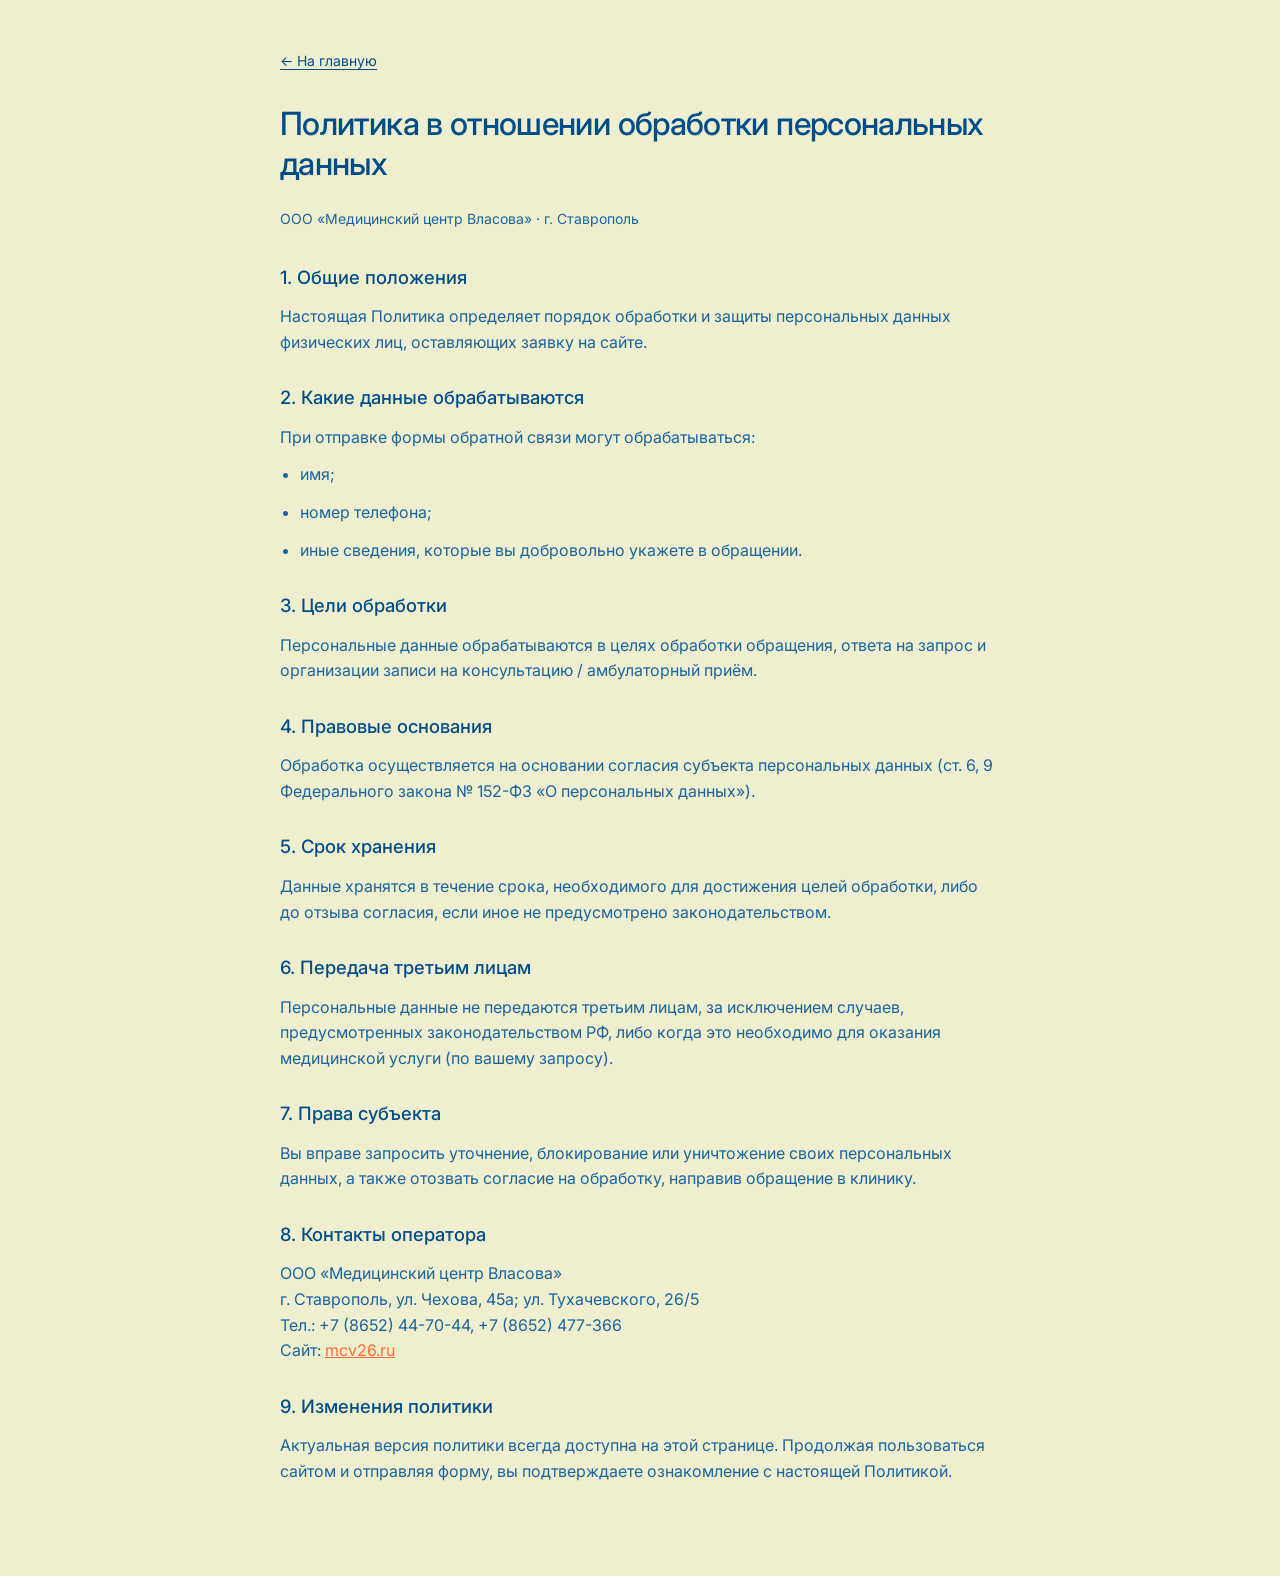
==== politika-obrabotki/index.html @ 2978a4e8 "Add personal data policy page for CTA form consent link" ====
<!DOCTYPE html>
<html lang="ru">
<head>
  <meta charset="UTF-8" />
  <meta name="viewport" content="width=device-width, initial-scale=1.0" />
  <title>Политика в отношении обработки персональных данных — Медицинский центр Власова</title>
  <meta name="description" content="Политика в отношении обработки персональных данных ООО «Медицинский центр Власова»" />
  <link rel="preconnect" href="https://fonts.googleapis.com" />
  <link rel="preconnect" href="https://fonts.gstatic.com" crossorigin />
  <link href="https://fonts.googleapis.com/css2?family=Inter:wght@400;500;600&display=swap" rel="stylesheet" />
  <style>
    :root {
      --color-bone: #EFEFD0;
      --color-ink: #004E89;
      --color-ink-soft: #1A659E;
      --color-ember: #FF6B35;
      --font: 'Inter', ui-sans-serif, system-ui, sans-serif;
    }
    * { box-sizing: border-box; margin: 0; padding: 0; }
    body {
      font-family: var(--font);
      font-size: 16px;
      line-height: 1.6;
      color: var(--color-ink);
      background: var(--color-bone);
      padding: 48px 24px 80px;
    }
    .wrap { max-width: 720px; margin: 0 auto; }
    h1 {
      font-size: clamp(1.5rem, 4vw, 2rem);
      font-weight: 500;
      letter-spacing: -0.02em;
      margin-bottom: 24px;
      line-height: 1.25;
    }
    h2 {
      font-size: 1.15rem;
      font-weight: 500;
      margin: 28px 0 12px;
    }
    p, li { margin-bottom: 12px; color: var(--color-ink-soft); }
    ul { padding-left: 1.25em; margin-bottom: 16px; }
    a { color: var(--color-ember); }
    .back {
      display: inline-block;
      margin-bottom: 32px;
      font-size: 14px;
      color: var(--color-ink);
      text-decoration: underline;
      text-underline-offset: 3px;
    }
    .meta { font-size: 14px; color: var(--color-ink-soft); margin-bottom: 32px; }
  </style>
</head>
<body>
  <div class="wrap">
    <a class="back" href="../">← На главную</a>
    <h1>Политика в отношении обработки персональных данных</h1>
    <p class="meta">ООО «Медицинский центр Власова» · г. Ставрополь</p>

    <h2>1. Общие положения</h2>
    <p>Настоящая Политика определяет порядок обработки и защиты персональных данных физических лиц, оставляющих заявку на сайте.</p>

    <h2>2. Какие данные обрабатываются</h2>
    <p>При отправке формы обратной связи могут обрабатываться:</p>
    <ul>
      <li>имя;</li>
      <li>номер телефона;</li>
      <li>иные сведения, которые вы добровольно укажете в обращении.</li>
    </ul>

    <h2>3. Цели обработки</h2>
    <p>Персональные данные обрабатываются в целях обработки обращения, ответа на запрос и организации записи на консультацию / амбулаторный приём.</p>

    <h2>4. Правовые основания</h2>
    <p>Обработка осуществляется на основании согласия субъекта персональных данных (ст. 6, 9 Федерального закона № 152-ФЗ «О персональных данных»).</p>

    <h2>5. Срок хранения</h2>
    <p>Данные хранятся в течение срока, необходимого для достижения целей обработки, либо до отзыва согласия, если иное не предусмотрено законодательством.</p>

    <h2>6. Передача третьим лицам</h2>
    <p>Персональные данные не передаются третьим лицам, за исключением случаев, предусмотренных законодательством РФ, либо когда это необходимо для оказания медицинской услуги (по вашему запросу).</p>

    <h2>7. Права субъекта</h2>
    <p>Вы вправе запросить уточнение, блокирование или уничтожение своих персональных данных, а также отозвать согласие на обработку, направив обращение в клинику.</p>

    <h2>8. Контакты оператора</h2>
    <p>ООО «Медицинский центр Власова»<br />
    г. Ставрополь, ул. Чехова, 45а; ул. Тухачевского, 26/5<br />
    Тел.: +7 (8652) 44-70-44, +7 (8652) 477-366<br />
    Сайт: <a href="https://mcv26.ru">mcv26.ru</a></p>

    <h2>9. Изменения политики</h2>
    <p>Актуальная версия политики всегда доступна на этой странице. Продолжая пользоваться сайтом и отправляя форму, вы подтверждаете ознакомление с настоящей Политикой.</p>
  </div>
</body>
</html>
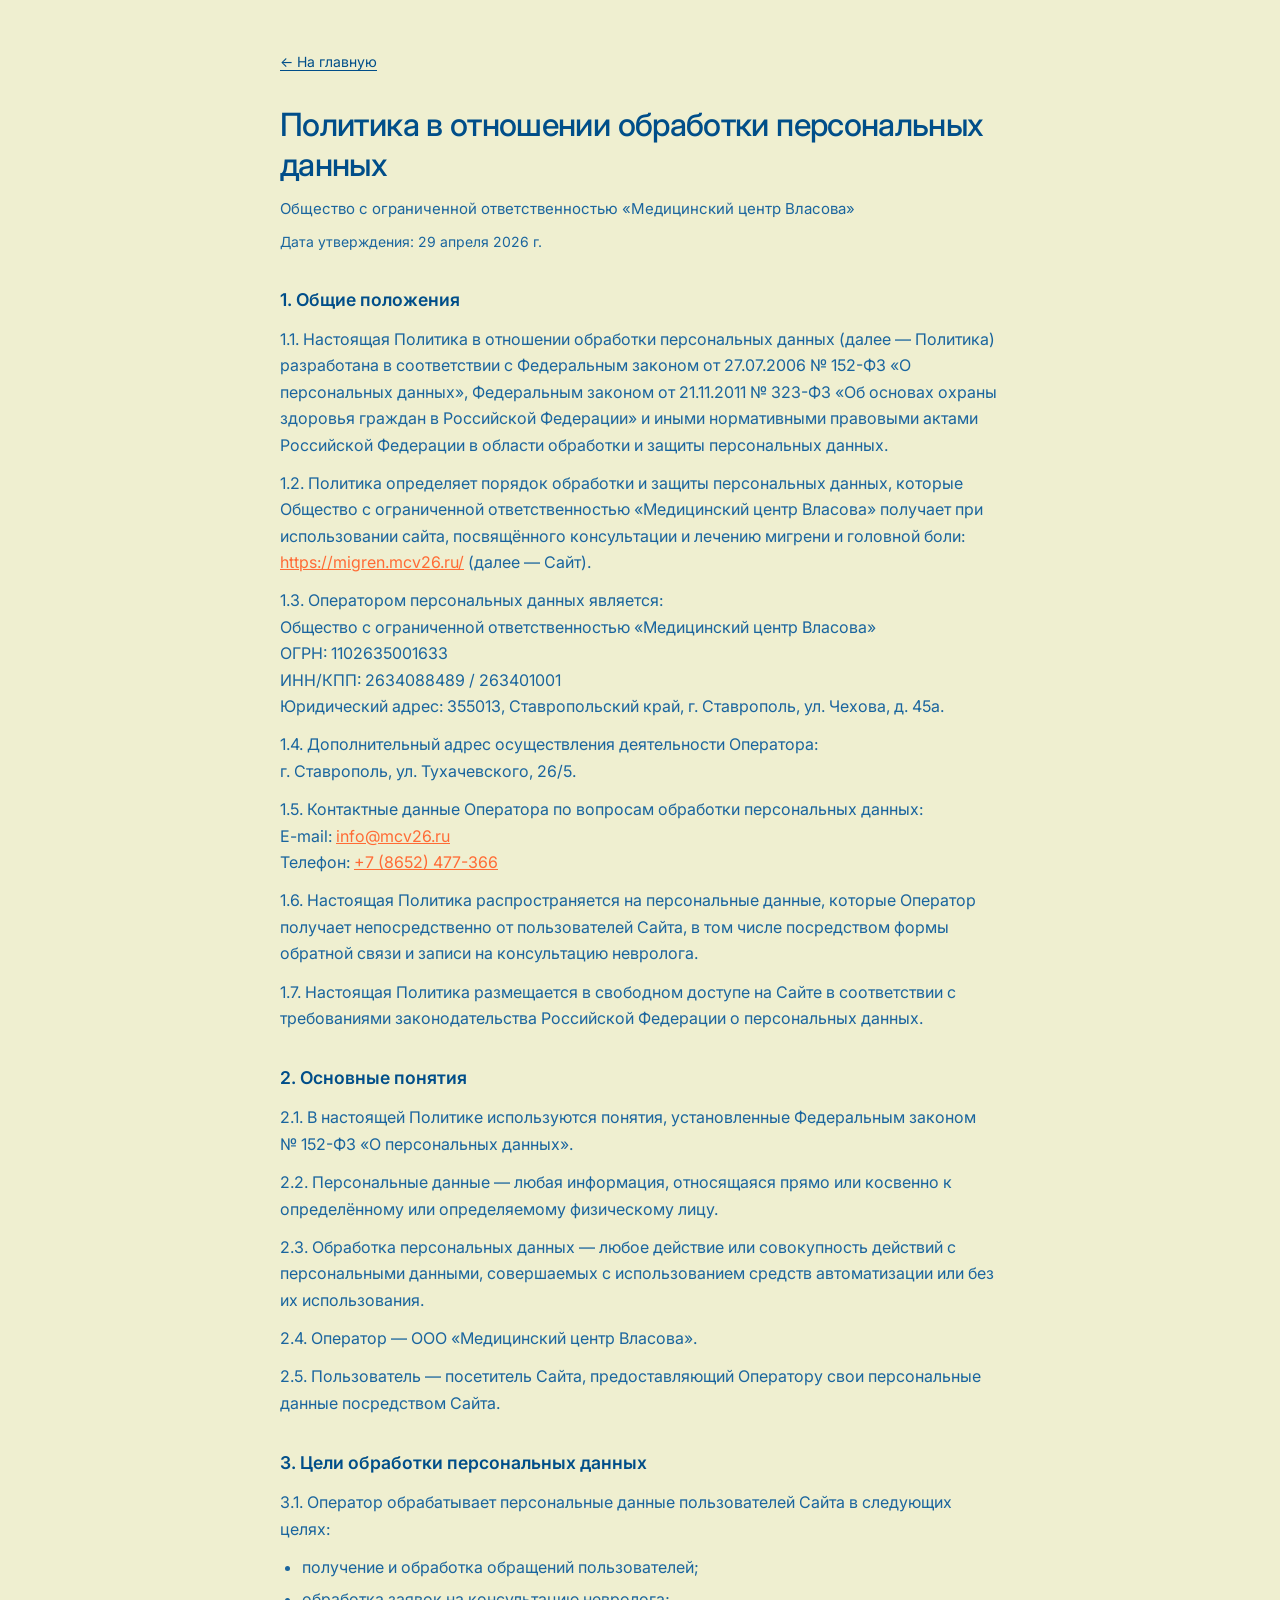
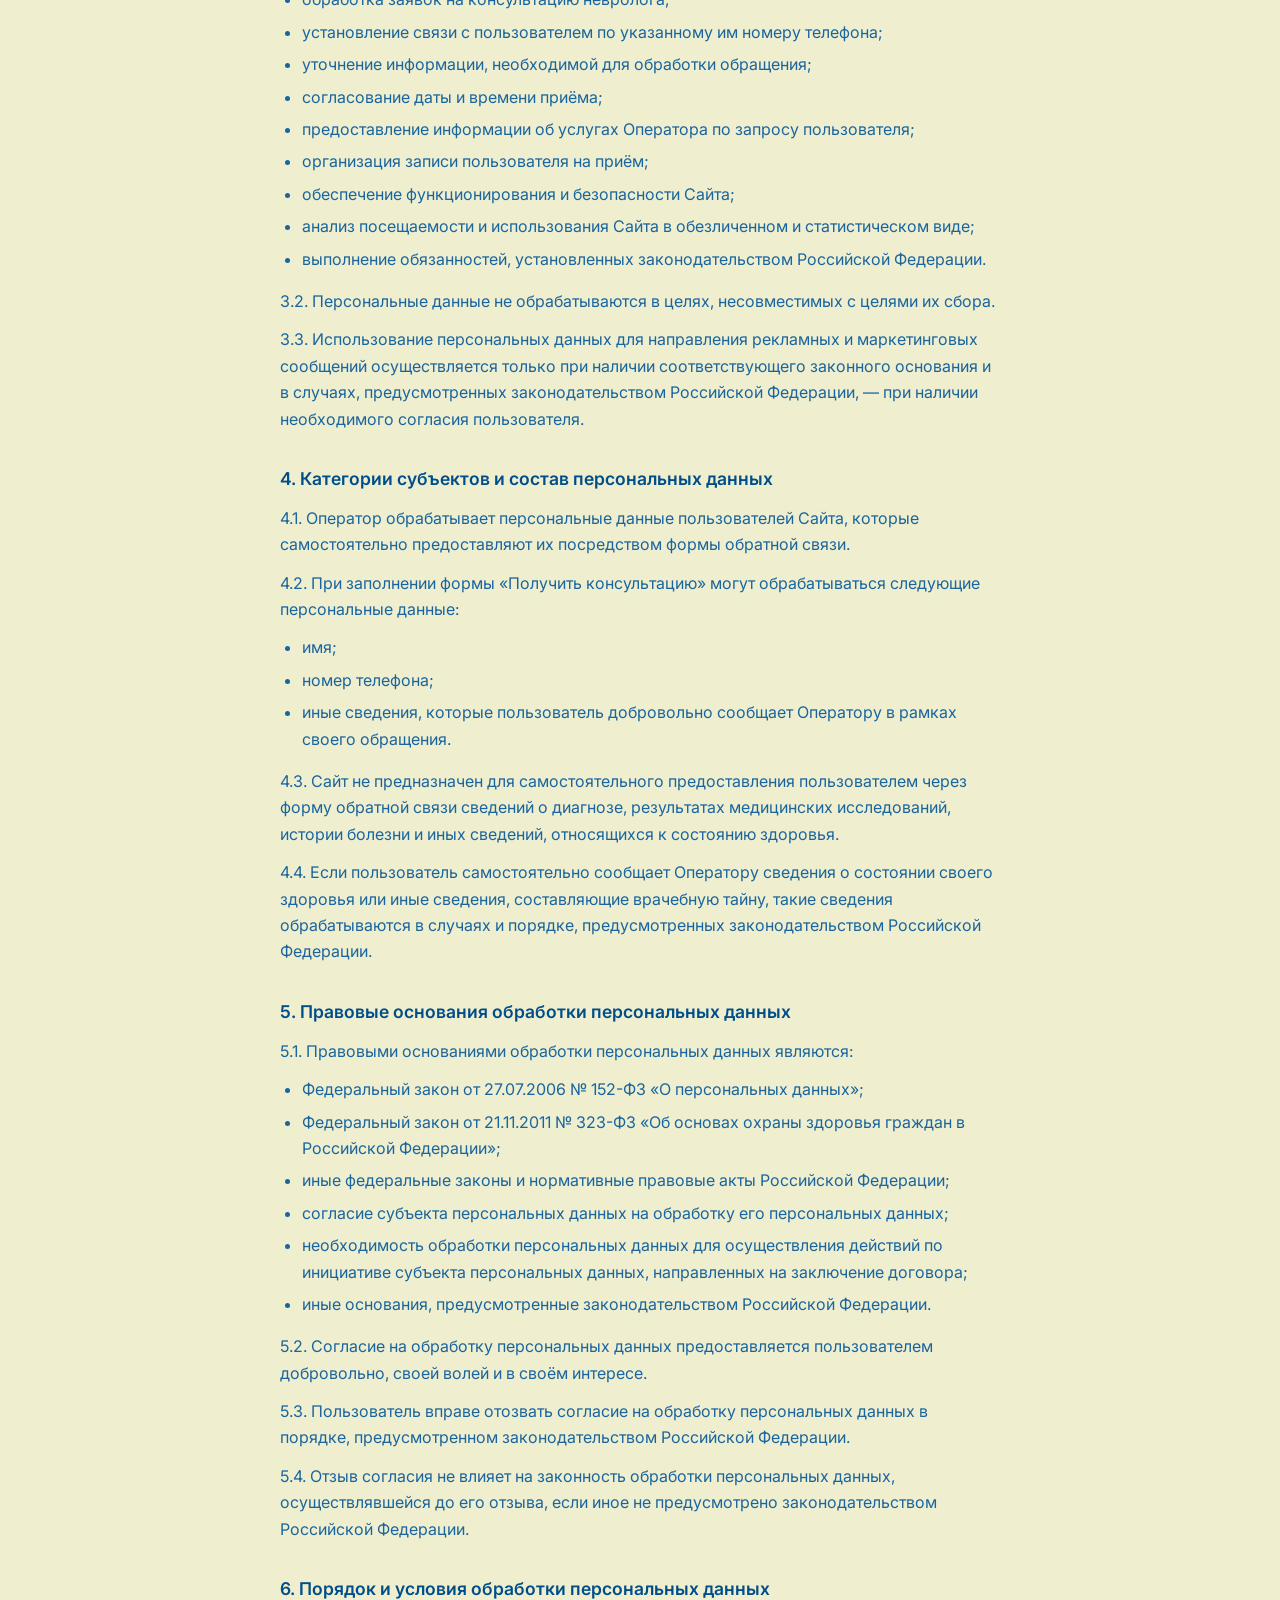
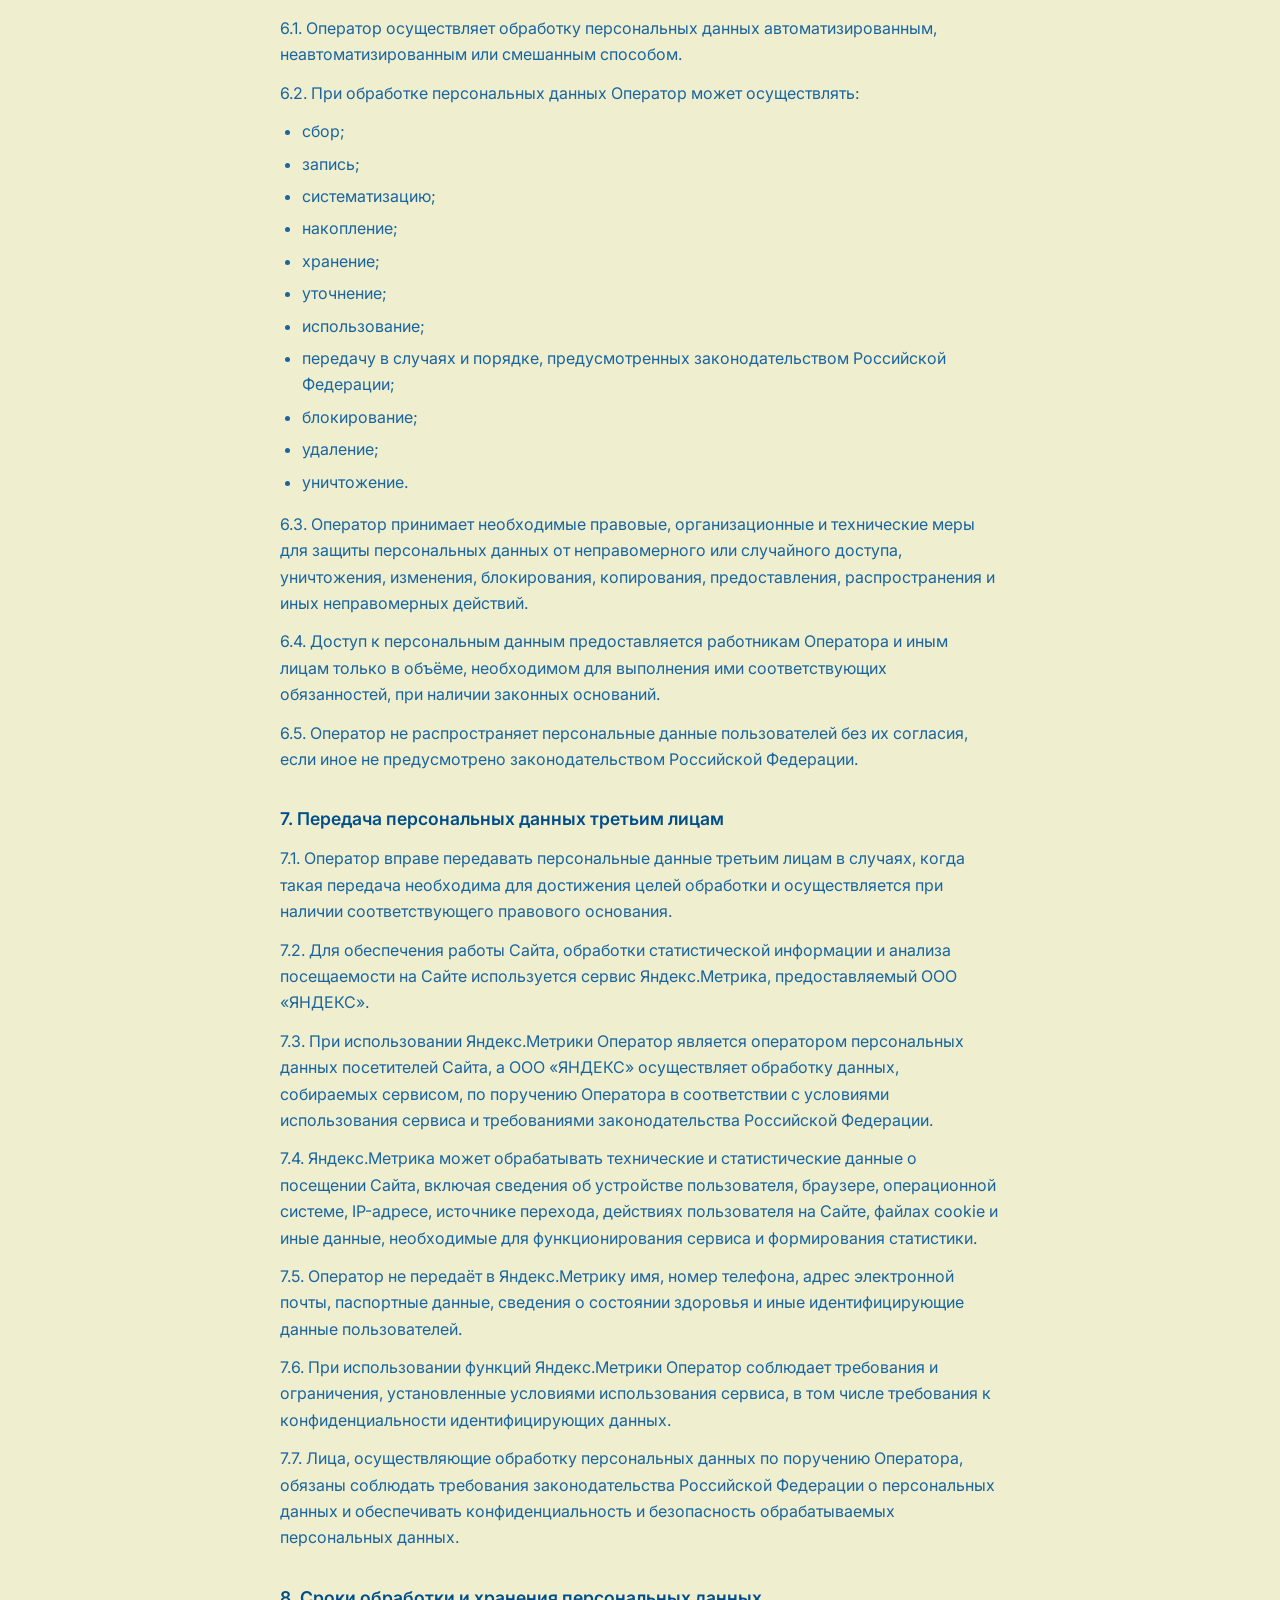
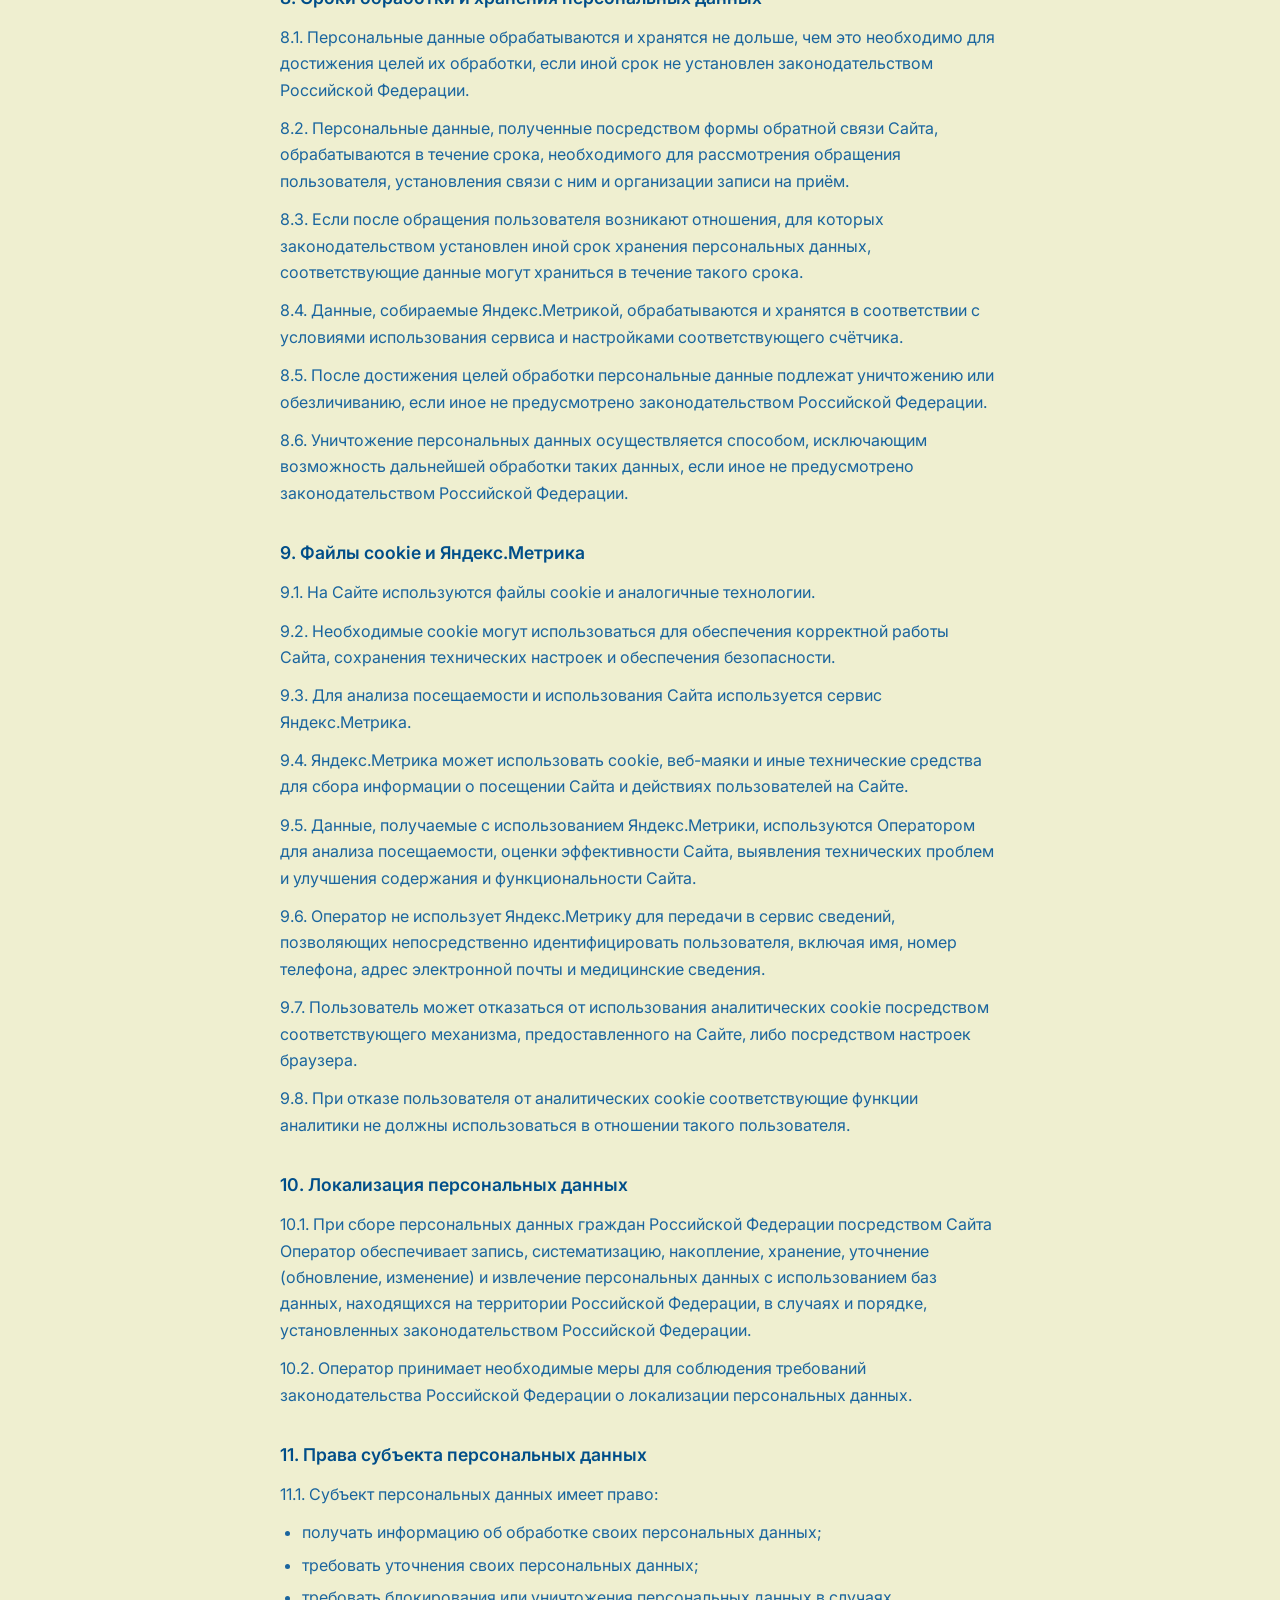
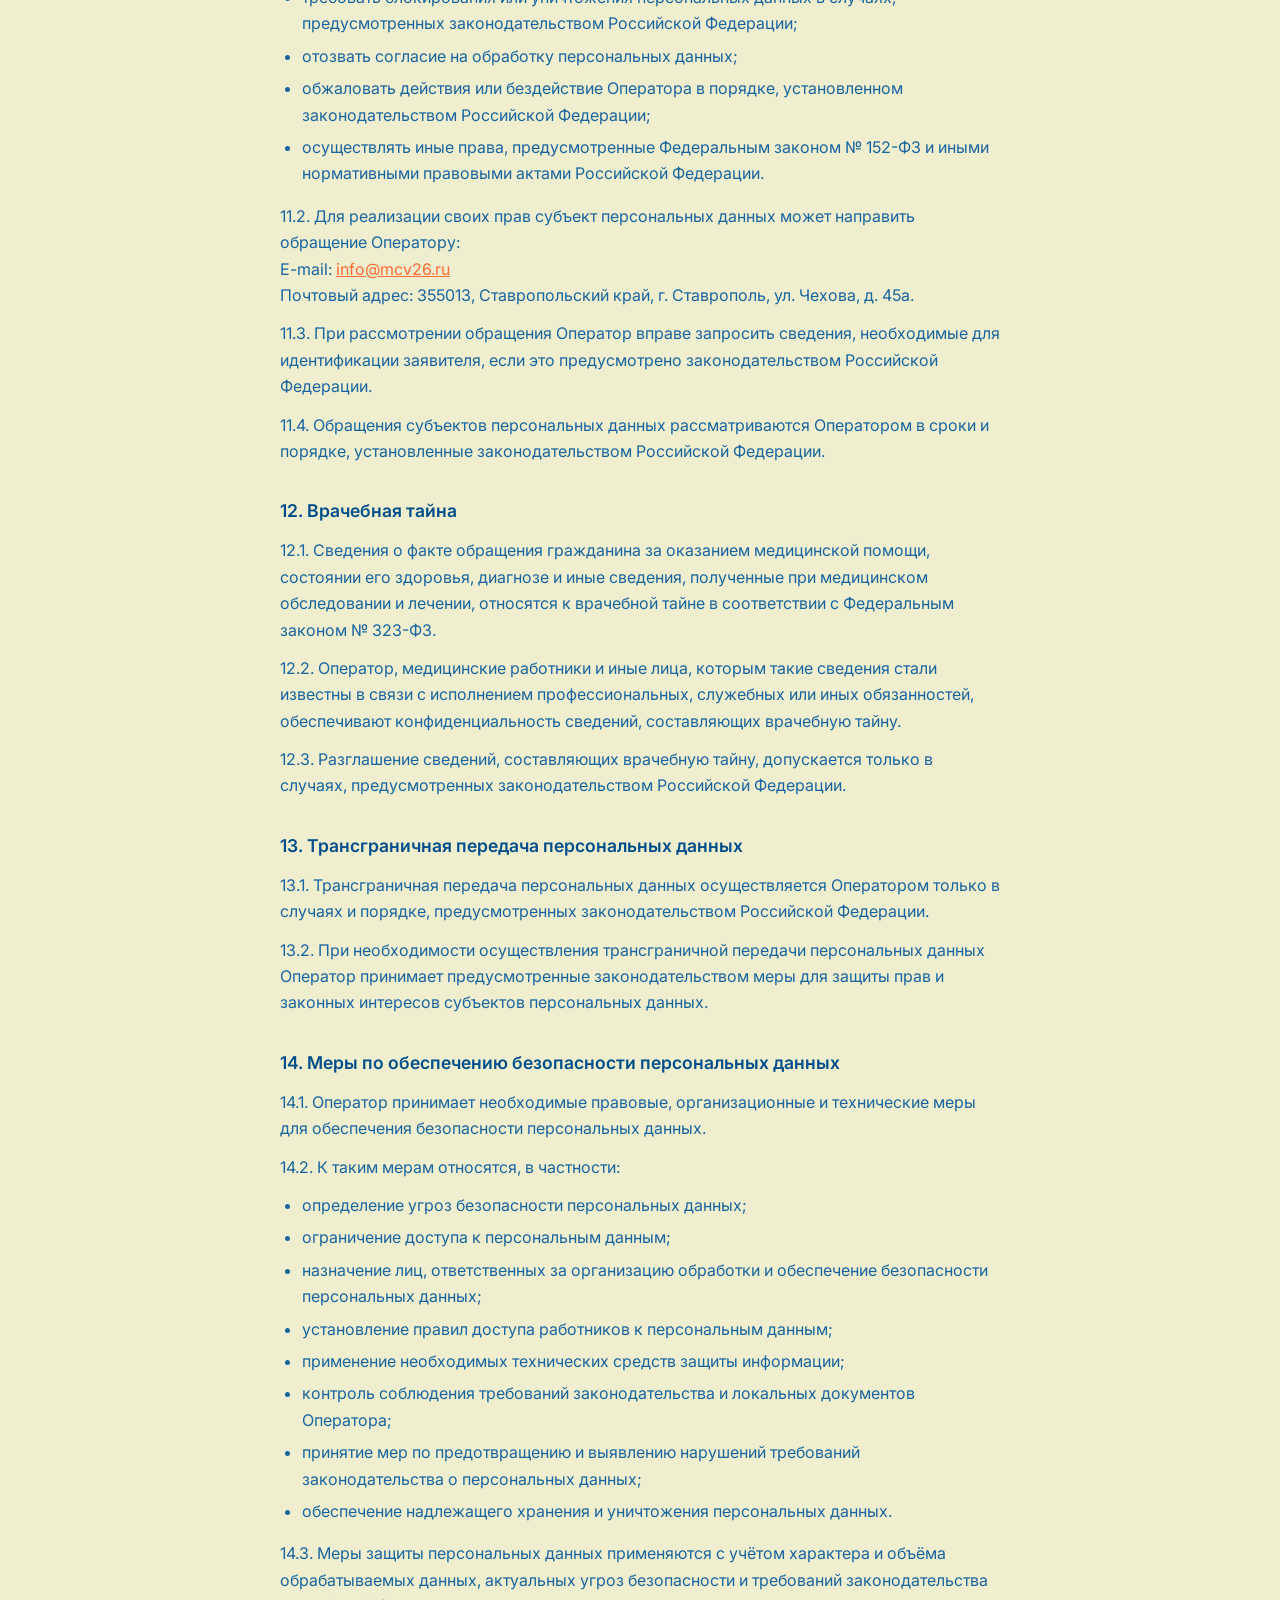
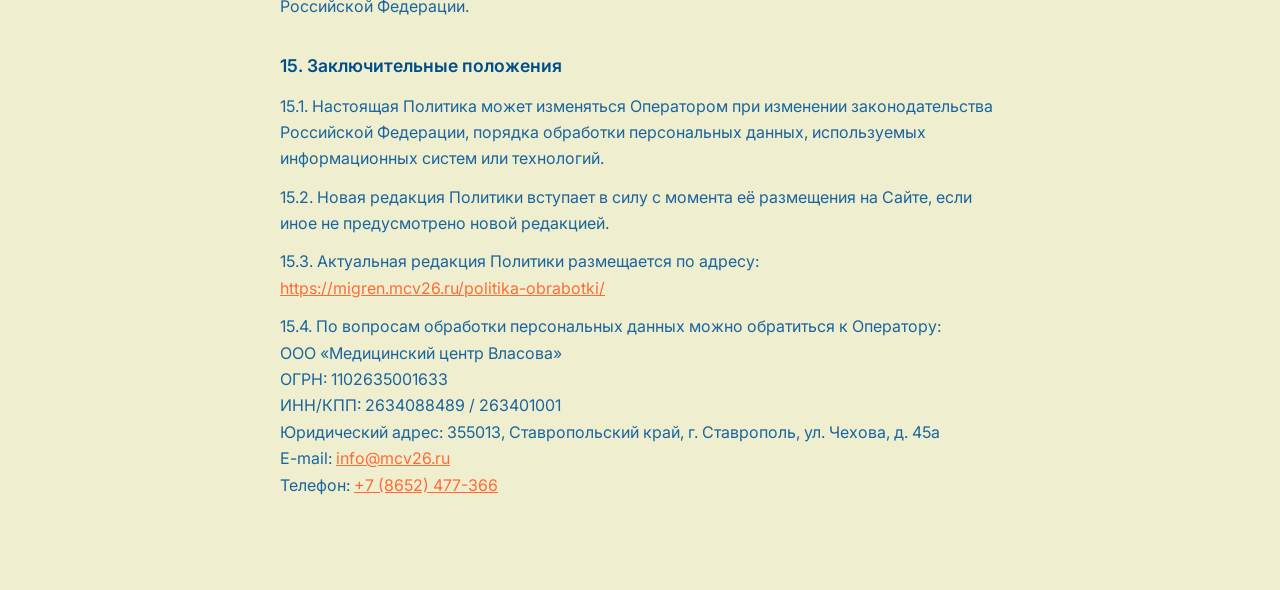
==== commit 3d0273d3: "Full personal data policy for migren.mcv26.ru" ====
--- a/politika-obrabotki/index.html
+++ b/politika-obrabotki/index.html
@@ -4,7 +4,7 @@
   <meta charset="UTF-8" />
   <meta name="viewport" content="width=device-width, initial-scale=1.0" />
   <title>Политика в отношении обработки персональных данных — Медицинский центр Власова</title>
-  <meta name="description" content="Политика в отношении обработки персональных данных ООО «Медицинский центр Власова»" />
+  <meta name="description" content="Политика в отношении обработки персональных данных ООО «Медицинский центр Власова» для сайта migren.mcv26.ru" />
   <link rel="preconnect" href="https://fonts.googleapis.com" />
   <link rel="preconnect" href="https://fonts.gstatic.com" crossorigin />
   <link href="https://fonts.googleapis.com/css2?family=Inter:wght@400;500;600&display=swap" rel="stylesheet" />
@@ -20,27 +20,45 @@
     body {
       font-family: var(--font);
       font-size: 16px;
-      line-height: 1.6;
+      line-height: 1.65;
       color: var(--color-ink);
       background: var(--color-bone);
       padding: 48px 24px 80px;
+      -webkit-font-smoothing: antialiased;
     }
     .wrap { max-width: 720px; margin: 0 auto; }
     h1 {
       font-size: clamp(1.5rem, 4vw, 2rem);
       font-weight: 500;
       letter-spacing: -0.02em;
-      margin-bottom: 24px;
+      margin-bottom: 12px;
       line-height: 1.25;
     }
+    .org {
+      font-size: 15px;
+      color: var(--color-ink-soft);
+      margin-bottom: 8px;
+    }
+    .date {
+      font-size: 14px;
+      color: var(--color-ink-soft);
+      margin-bottom: 32px;
+    }
     h2 {
-      font-size: 1.15rem;
-      font-weight: 500;
-      margin: 28px 0 12px;
-    }
-    p, li { margin-bottom: 12px; color: var(--color-ink-soft); }
-    ul { padding-left: 1.25em; margin-bottom: 16px; }
+      font-size: 1.1rem;
+      font-weight: 600;
+      margin: 32px 0 12px;
+      color: var(--color-ink);
+    }
+    p { margin-bottom: 12px; color: var(--color-ink-soft); }
+    ul {
+      padding-left: 1.35em;
+      margin-bottom: 16px;
+      color: var(--color-ink-soft);
+    }
+    li { margin-bottom: 6px; }
     a { color: var(--color-ember); }
+    a:hover { text-decoration: underline; }
     .back {
       display: inline-block;
       margin-bottom: 32px;
@@ -49,49 +67,184 @@
       text-decoration: underline;
       text-underline-offset: 3px;
     }
-    .meta { font-size: 14px; color: var(--color-ink-soft); margin-bottom: 32px; }
+    .back:hover { color: var(--color-ember); }
   </style>
 </head>
 <body>
   <div class="wrap">
     <a class="back" href="../">← На главную</a>
     <h1>Политика в отношении обработки персональных данных</h1>
-    <p class="meta">ООО «Медицинский центр Власова» · г. Ставрополь</p>
+    <p class="org">Общество с ограниченной ответственностью «Медицинский центр Власова»</p>
+    <p class="date">Дата утверждения: 29 апреля 2026&nbsp;г.</p>
 
     <h2>1. Общие положения</h2>
-    <p>Настоящая Политика определяет порядок обработки и защиты персональных данных физических лиц, оставляющих заявку на сайте.</p>
-
-    <h2>2. Какие данные обрабатываются</h2>
-    <p>При отправке формы обратной связи могут обрабатываться:</p>
+    <p>1.1. Настоящая Политика в отношении обработки персональных данных (далее — Политика) разработана в соответствии с Федеральным законом от 27.07.2006 №&nbsp;152-ФЗ «О персональных данных», Федеральным законом от 21.11.2011 №&nbsp;323-ФЗ «Об основах охраны здоровья граждан в Российской Федерации» и иными нормативными правовыми актами Российской Федерации в области обработки и защиты персональных данных.</p>
+    <p>1.2. Политика определяет порядок обработки и защиты персональных данных, которые Общество с ограниченной ответственностью «Медицинский центр Власова» получает при использовании сайта, посвящённого консультации и лечению мигрени и головной боли: <a href="https://migren.mcv26.ru/">https://migren.mcv26.ru/</a> (далее — Сайт).</p>
+    <p>1.3. Оператором персональных данных является:<br />
+    Общество с ограниченной ответственностью «Медицинский центр Власова»<br />
+    ОГРН: 1102635001633<br />
+    ИНН/КПП: 2634088489 / 263401001<br />
+    Юридический адрес: 355013, Ставропольский край, г.&nbsp;Ставрополь, ул.&nbsp;Чехова, д.&nbsp;45а.</p>
+    <p>1.4. Дополнительный адрес осуществления деятельности Оператора:<br />
+    г.&nbsp;Ставрополь, ул.&nbsp;Тухачевского, 26/5.</p>
+    <p>1.5. Контактные данные Оператора по вопросам обработки персональных данных:<br />
+    E-mail: <a href="mailto:info@mcv26.ru">info@mcv26.ru</a><br />
+    Телефон: <a href="tel:+78652477366">+7 (8652) 477-366</a></p>
+    <p>1.6. Настоящая Политика распространяется на персональные данные, которые Оператор получает непосредственно от пользователей Сайта, в том числе посредством формы обратной связи и записи на консультацию невролога.</p>
+    <p>1.7. Настоящая Политика размещается в свободном доступе на Сайте в соответствии с требованиями законодательства Российской Федерации о персональных данных.</p>
+
+    <h2>2. Основные понятия</h2>
+    <p>2.1. В настоящей Политике используются понятия, установленные Федеральным законом №&nbsp;152-ФЗ «О персональных данных».</p>
+    <p>2.2. Персональные данные — любая информация, относящаяся прямо или косвенно к определённому или определяемому физическому лицу.</p>
+    <p>2.3. Обработка персональных данных — любое действие или совокупность действий с персональными данными, совершаемых с использованием средств автоматизации или без их использования.</p>
+    <p>2.4. Оператор — ООО «Медицинский центр Власова».</p>
+    <p>2.5. Пользователь — посетитель Сайта, предоставляющий Оператору свои персональные данные посредством Сайта.</p>
+
+    <h2>3. Цели обработки персональных данных</h2>
+    <p>3.1. Оператор обрабатывает персональные данные пользователей Сайта в следующих целях:</p>
+    <ul>
+      <li>получение и обработка обращений пользователей;</li>
+      <li>обработка заявок на консультацию невролога;</li>
+      <li>установление связи с пользователем по указанному им номеру телефона;</li>
+      <li>уточнение информации, необходимой для обработки обращения;</li>
+      <li>согласование даты и времени приёма;</li>
+      <li>предоставление информации об услугах Оператора по запросу пользователя;</li>
+      <li>организация записи пользователя на приём;</li>
+      <li>обеспечение функционирования и безопасности Сайта;</li>
+      <li>анализ посещаемости и использования Сайта в обезличенном и статистическом виде;</li>
+      <li>выполнение обязанностей, установленных законодательством Российской Федерации.</li>
+    </ul>
+    <p>3.2. Персональные данные не обрабатываются в целях, несовместимых с целями их сбора.</p>
+    <p>3.3. Использование персональных данных для направления рекламных и маркетинговых сообщений осуществляется только при наличии соответствующего законного основания и в случаях, предусмотренных законодательством Российской Федерации, — при наличии необходимого согласия пользователя.</p>
+
+    <h2>4. Категории субъектов и состав персональных данных</h2>
+    <p>4.1. Оператор обрабатывает персональные данные пользователей Сайта, которые самостоятельно предоставляют их посредством формы обратной связи.</p>
+    <p>4.2. При заполнении формы «Получить консультацию» могут обрабатываться следующие персональные данные:</p>
     <ul>
       <li>имя;</li>
       <li>номер телефона;</li>
-      <li>иные сведения, которые вы добровольно укажете в обращении.</li>
-    </ul>
-
-    <h2>3. Цели обработки</h2>
-    <p>Персональные данные обрабатываются в целях обработки обращения, ответа на запрос и организации записи на консультацию / амбулаторный приём.</p>
-
-    <h2>4. Правовые основания</h2>
-    <p>Обработка осуществляется на основании согласия субъекта персональных данных (ст. 6, 9 Федерального закона № 152-ФЗ «О персональных данных»).</p>
-
-    <h2>5. Срок хранения</h2>
-    <p>Данные хранятся в течение срока, необходимого для достижения целей обработки, либо до отзыва согласия, если иное не предусмотрено законодательством.</p>
-
-    <h2>6. Передача третьим лицам</h2>
-    <p>Персональные данные не передаются третьим лицам, за исключением случаев, предусмотренных законодательством РФ, либо когда это необходимо для оказания медицинской услуги (по вашему запросу).</p>
-
-    <h2>7. Права субъекта</h2>
-    <p>Вы вправе запросить уточнение, блокирование или уничтожение своих персональных данных, а также отозвать согласие на обработку, направив обращение в клинику.</p>
-
-    <h2>8. Контакты оператора</h2>
-    <p>ООО «Медицинский центр Власова»<br />
-    г. Ставрополь, ул. Чехова, 45а; ул. Тухачевского, 26/5<br />
-    Тел.: +7 (8652) 44-70-44, +7 (8652) 477-366<br />
-    Сайт: <a href="https://mcv26.ru">mcv26.ru</a></p>
-
-    <h2>9. Изменения политики</h2>
-    <p>Актуальная версия политики всегда доступна на этой странице. Продолжая пользоваться сайтом и отправляя форму, вы подтверждаете ознакомление с настоящей Политикой.</p>
+      <li>иные сведения, которые пользователь добровольно сообщает Оператору в рамках своего обращения.</li>
+    </ul>
+    <p>4.3. Сайт не предназначен для самостоятельного предоставления пользователем через форму обратной связи сведений о диагнозе, результатах медицинских исследований, истории болезни и иных сведений, относящихся к состоянию здоровья.</p>
+    <p>4.4. Если пользователь самостоятельно сообщает Оператору сведения о состоянии своего здоровья или иные сведения, составляющие врачебную тайну, такие сведения обрабатываются в случаях и порядке, предусмотренных законодательством Российской Федерации.</p>
+
+    <h2>5. Правовые основания обработки персональных данных</h2>
+    <p>5.1. Правовыми основаниями обработки персональных данных являются:</p>
+    <ul>
+      <li>Федеральный закон от 27.07.2006 №&nbsp;152-ФЗ «О персональных данных»;</li>
+      <li>Федеральный закон от 21.11.2011 №&nbsp;323-ФЗ «Об основах охраны здоровья граждан в Российской Федерации»;</li>
+      <li>иные федеральные законы и нормативные правовые акты Российской Федерации;</li>
+      <li>согласие субъекта персональных данных на обработку его персональных данных;</li>
+      <li>необходимость обработки персональных данных для осуществления действий по инициативе субъекта персональных данных, направленных на заключение договора;</li>
+      <li>иные основания, предусмотренные законодательством Российской Федерации.</li>
+    </ul>
+    <p>5.2. Согласие на обработку персональных данных предоставляется пользователем добровольно, своей волей и в своём интересе.</p>
+    <p>5.3. Пользователь вправе отозвать согласие на обработку персональных данных в порядке, предусмотренном законодательством Российской Федерации.</p>
+    <p>5.4. Отзыв согласия не влияет на законность обработки персональных данных, осуществлявшейся до его отзыва, если иное не предусмотрено законодательством Российской Федерации.</p>
+
+    <h2>6. Порядок и условия обработки персональных данных</h2>
+    <p>6.1. Оператор осуществляет обработку персональных данных автоматизированным, неавтоматизированным или смешанным способом.</p>
+    <p>6.2. При обработке персональных данных Оператор может осуществлять:</p>
+    <ul>
+      <li>сбор;</li>
+      <li>запись;</li>
+      <li>систематизацию;</li>
+      <li>накопление;</li>
+      <li>хранение;</li>
+      <li>уточнение;</li>
+      <li>использование;</li>
+      <li>передачу в случаях и порядке, предусмотренных законодательством Российской Федерации;</li>
+      <li>блокирование;</li>
+      <li>удаление;</li>
+      <li>уничтожение.</li>
+    </ul>
+    <p>6.3. Оператор принимает необходимые правовые, организационные и технические меры для защиты персональных данных от неправомерного или случайного доступа, уничтожения, изменения, блокирования, копирования, предоставления, распространения и иных неправомерных действий.</p>
+    <p>6.4. Доступ к персональным данным предоставляется работникам Оператора и иным лицам только в объёме, необходимом для выполнения ими соответствующих обязанностей, при наличии законных оснований.</p>
+    <p>6.5. Оператор не распространяет персональные данные пользователей без их согласия, если иное не предусмотрено законодательством Российской Федерации.</p>
+
+    <h2>7. Передача персональных данных третьим лицам</h2>
+    <p>7.1. Оператор вправе передавать персональные данные третьим лицам в случаях, когда такая передача необходима для достижения целей обработки и осуществляется при наличии соответствующего правового основания.</p>
+    <p>7.2. Для обеспечения работы Сайта, обработки статистической информации и анализа посещаемости на Сайте используется сервис Яндекс.Метрика, предоставляемый ООО «ЯНДЕКС».</p>
+    <p>7.3. При использовании Яндекс.Метрики Оператор является оператором персональных данных посетителей Сайта, а ООО «ЯНДЕКС» осуществляет обработку данных, собираемых сервисом, по поручению Оператора в соответствии с условиями использования сервиса и требованиями законодательства Российской Федерации.</p>
+    <p>7.4. Яндекс.Метрика может обрабатывать технические и статистические данные о посещении Сайта, включая сведения об устройстве пользователя, браузере, операционной системе, IP-адресе, источнике перехода, действиях пользователя на Сайте, файлах cookie и иные данные, необходимые для функционирования сервиса и формирования статистики.</p>
+    <p>7.5. Оператор не передаёт в Яндекс.Метрику имя, номер телефона, адрес электронной почты, паспортные данные, сведения о состоянии здоровья и иные идентифицирующие данные пользователей.</p>
+    <p>7.6. При использовании функций Яндекс.Метрики Оператор соблюдает требования и ограничения, установленные условиями использования сервиса, в том числе требования к конфиденциальности идентифицирующих данных.</p>
+    <p>7.7. Лица, осуществляющие обработку персональных данных по поручению Оператора, обязаны соблюдать требования законодательства Российской Федерации о персональных данных и обеспечивать конфиденциальность и безопасность обрабатываемых персональных данных.</p>
+
+    <h2>8. Сроки обработки и хранения персональных данных</h2>
+    <p>8.1. Персональные данные обрабатываются и хранятся не дольше, чем это необходимо для достижения целей их обработки, если иной срок не установлен законодательством Российской Федерации.</p>
+    <p>8.2. Персональные данные, полученные посредством формы обратной связи Сайта, обрабатываются в течение срока, необходимого для рассмотрения обращения пользователя, установления связи с ним и организации записи на приём.</p>
+    <p>8.3. Если после обращения пользователя возникают отношения, для которых законодательством установлен иной срок хранения персональных данных, соответствующие данные могут храниться в течение такого срока.</p>
+    <p>8.4. Данные, собираемые Яндекс.Метрикой, обрабатываются и хранятся в соответствии с условиями использования сервиса и настройками соответствующего счётчика.</p>
+    <p>8.5. После достижения целей обработки персональные данные подлежат уничтожению или обезличиванию, если иное не предусмотрено законодательством Российской Федерации.</p>
+    <p>8.6. Уничтожение персональных данных осуществляется способом, исключающим возможность дальнейшей обработки таких данных, если иное не предусмотрено законодательством Российской Федерации.</p>
+
+    <h2>9. Файлы cookie и Яндекс.Метрика</h2>
+    <p>9.1. На Сайте используются файлы cookie и аналогичные технологии.</p>
+    <p>9.2. Необходимые cookie могут использоваться для обеспечения корректной работы Сайта, сохранения технических настроек и обеспечения безопасности.</p>
+    <p>9.3. Для анализа посещаемости и использования Сайта используется сервис Яндекс.Метрика.</p>
+    <p>9.4. Яндекс.Метрика может использовать cookie, веб-маяки и иные технические средства для сбора информации о посещении Сайта и действиях пользователей на Сайте.</p>
+    <p>9.5. Данные, получаемые с использованием Яндекс.Метрики, используются Оператором для анализа посещаемости, оценки эффективности Сайта, выявления технических проблем и улучшения содержания и функциональности Сайта.</p>
+    <p>9.6. Оператор не использует Яндекс.Метрику для передачи в сервис сведений, позволяющих непосредственно идентифицировать пользователя, включая имя, номер телефона, адрес электронной почты и медицинские сведения.</p>
+    <p>9.7. Пользователь может отказаться от использования аналитических cookie посредством соответствующего механизма, предоставленного на Сайте, либо посредством настроек браузера.</p>
+    <p>9.8. При отказе пользователя от аналитических cookie соответствующие функции аналитики не должны использоваться в отношении такого пользователя.</p>
+
+    <h2>10. Локализация персональных данных</h2>
+    <p>10.1. При сборе персональных данных граждан Российской Федерации посредством Сайта Оператор обеспечивает запись, систематизацию, накопление, хранение, уточнение (обновление, изменение) и извлечение персональных данных с использованием баз данных, находящихся на территории Российской Федерации, в случаях и порядке, установленных законодательством Российской Федерации.</p>
+    <p>10.2. Оператор принимает необходимые меры для соблюдения требований законодательства Российской Федерации о локализации персональных данных.</p>
+
+    <h2>11. Права субъекта персональных данных</h2>
+    <p>11.1. Субъект персональных данных имеет право:</p>
+    <ul>
+      <li>получать информацию об обработке своих персональных данных;</li>
+      <li>требовать уточнения своих персональных данных;</li>
+      <li>требовать блокирования или уничтожения персональных данных в случаях, предусмотренных законодательством Российской Федерации;</li>
+      <li>отозвать согласие на обработку персональных данных;</li>
+      <li>обжаловать действия или бездействие Оператора в порядке, установленном законодательством Российской Федерации;</li>
+      <li>осуществлять иные права, предусмотренные Федеральным законом №&nbsp;152-ФЗ и иными нормативными правовыми актами Российской Федерации.</li>
+    </ul>
+    <p>11.2. Для реализации своих прав субъект персональных данных может направить обращение Оператору:<br />
+    E-mail: <a href="mailto:info@mcv26.ru">info@mcv26.ru</a><br />
+    Почтовый адрес: 355013, Ставропольский край, г.&nbsp;Ставрополь, ул.&nbsp;Чехова, д.&nbsp;45а.</p>
+    <p>11.3. При рассмотрении обращения Оператор вправе запросить сведения, необходимые для идентификации заявителя, если это предусмотрено законодательством Российской Федерации.</p>
+    <p>11.4. Обращения субъектов персональных данных рассматриваются Оператором в сроки и порядке, установленные законодательством Российской Федерации.</p>
+
+    <h2>12. Врачебная тайна</h2>
+    <p>12.1. Сведения о факте обращения гражданина за оказанием медицинской помощи, состоянии его здоровья, диагнозе и иные сведения, полученные при медицинском обследовании и лечении, относятся к врачебной тайне в соответствии с Федеральным законом №&nbsp;323-ФЗ.</p>
+    <p>12.2. Оператор, медицинские работники и иные лица, которым такие сведения стали известны в связи с исполнением профессиональных, служебных или иных обязанностей, обеспечивают конфиденциальность сведений, составляющих врачебную тайну.</p>
+    <p>12.3. Разглашение сведений, составляющих врачебную тайну, допускается только в случаях, предусмотренных законодательством Российской Федерации.</p>
+
+    <h2>13. Трансграничная передача персональных данных</h2>
+    <p>13.1. Трансграничная передача персональных данных осуществляется Оператором только в случаях и порядке, предусмотренных законодательством Российской Федерации.</p>
+    <p>13.2. При необходимости осуществления трансграничной передачи персональных данных Оператор принимает предусмотренные законодательством меры для защиты прав и законных интересов субъектов персональных данных.</p>
+
+    <h2>14. Меры по обеспечению безопасности персональных данных</h2>
+    <p>14.1. Оператор принимает необходимые правовые, организационные и технические меры для обеспечения безопасности персональных данных.</p>
+    <p>14.2. К таким мерам относятся, в частности:</p>
+    <ul>
+      <li>определение угроз безопасности персональных данных;</li>
+      <li>ограничение доступа к персональным данным;</li>
+      <li>назначение лиц, ответственных за организацию обработки и обеспечение безопасности персональных данных;</li>
+      <li>установление правил доступа работников к персональным данным;</li>
+      <li>применение необходимых технических средств защиты информации;</li>
+      <li>контроль соблюдения требований законодательства и локальных документов Оператора;</li>
+      <li>принятие мер по предотвращению и выявлению нарушений требований законодательства о персональных данных;</li>
+      <li>обеспечение надлежащего хранения и уничтожения персональных данных.</li>
+    </ul>
+    <p>14.3. Меры защиты персональных данных применяются с учётом характера и объёма обрабатываемых данных, актуальных угроз безопасности и требований законодательства Российской Федерации.</p>
+
+    <h2>15. Заключительные положения</h2>
+    <p>15.1. Настоящая Политика может изменяться Оператором при изменении законодательства Российской Федерации, порядка обработки персональных данных, используемых информационных систем или технологий.</p>
+    <p>15.2. Новая редакция Политики вступает в силу с момента её размещения на Сайте, если иное не предусмотрено новой редакцией.</p>
+    <p>15.3. Актуальная редакция Политики размещается по адресу:<br />
+    <a href="https://migren.mcv26.ru/politika-obrabotki/">https://migren.mcv26.ru/politika-obrabotki/</a></p>
+    <p>15.4. По вопросам обработки персональных данных можно обратиться к Оператору:<br />
+    ООО «Медицинский центр Власова»<br />
+    ОГРН: 1102635001633<br />
+    ИНН/КПП: 2634088489 / 263401001<br />
+    Юридический адрес: 355013, Ставропольский край, г.&nbsp;Ставрополь, ул.&nbsp;Чехова, д.&nbsp;45а<br />
+    E-mail: <a href="mailto:info@mcv26.ru">info@mcv26.ru</a><br />
+    Телефон: <a href="tel:+78652477366">+7 (8652) 477-366</a></p>
   </div>
 </body>
 </html>
